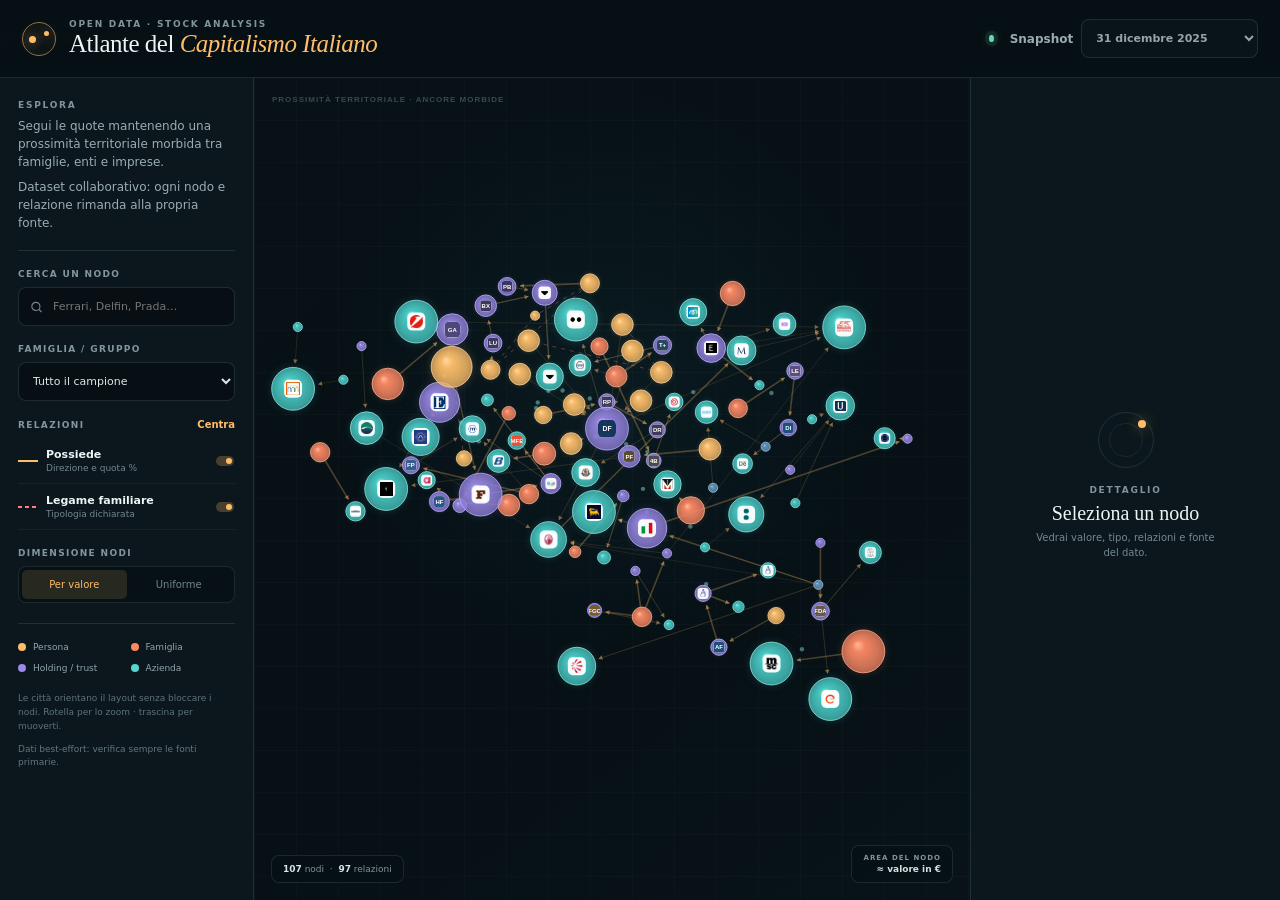
==== app/index.html @ 9b7d2030 "Prepare Atlante del Capitalismo Italiano v1.0" ====
<!doctype html>
<html lang="it">
  <head>
    <meta charset="utf-8" />
    <meta name="viewport" content="width=device-width, initial-scale=1" />
    <meta
      name="description"
      content="Atlante open-data delle partecipazioni tra persone, famiglie, enti e società italiane."
    />
    <title>Atlante del Capitalismo Italiano</title>
    <link rel="stylesheet" href="styles.css" />
  </head>
  <body>
    <div class="app-shell">
      <header class="topbar">
        <div class="brand">
          <span class="brand-mark" aria-hidden="true"></span>
          <div>
            <p class="eyebrow">OPEN DATA · STOCK ANALYSIS</p>
            <h1>Atlante del <span>Capitalismo Italiano</span></h1>
          </div>
        </div>
        <div class="snapshot" aria-label="Seleziona lo snapshot annuale">
          <span class="pulse"></span>
          <label for="snapshot-select">Snapshot</label>
          <select id="snapshot-select" disabled>
            <option>Caricamento…</option>
          </select>
        </div>
      </header>

      <aside class="controls-panel" aria-label="Controlli del grafo">
        <div class="panel-intro">
          <p class="eyebrow">ESPLORA</p>
          <p>Segui le quote mantenendo una prossimità territoriale morbida tra famiglie, enti e imprese.</p>
          <p class="release-note">Dataset collaborativo: ogni nodo e relazione rimanda alla propria fonte.</p>
        </div>

        <label class="field-label" for="search">Cerca un nodo</label>
        <div class="search-wrap">
          <svg viewBox="0 0 24 24" aria-hidden="true">
            <circle cx="11" cy="11" r="6.5"></circle>
            <path d="m16 16 4 4"></path>
          </svg>
          <input id="search" list="node-list" placeholder="Ferrari, Delfin, Prada…" autocomplete="off" />
          <datalist id="node-list"></datalist>
        </div>

        <label class="field-label" for="group-filter">Famiglia / gruppo</label>
        <select id="group-filter">
          <option value="all">Tutto il campione</option>
        </select>

        <div class="field-label split-label">
          <span>Relazioni</span>
          <button class="text-button" id="reset-view" type="button">Centra</button>
        </div>
        <button class="toggle active" id="toggle-ownership" type="button" aria-pressed="true">
          <span class="line-sample ownership"></span>
          <span><strong>Possiede</strong><small>Direzione e quota %</small></span>
          <span class="switch-dot"></span>
        </button>
        <button class="toggle active" id="toggle-family" type="button" aria-pressed="true">
          <span class="line-sample family"></span>
          <span><strong>Legame familiare</strong><small>Tipologia dichiarata</small></span>
          <span class="switch-dot"></span>
        </button>

        <div class="field-label">Dimensione nodi</div>
        <div class="segmented" role="group" aria-label="Dimensione dei nodi">
          <button class="active" id="size-value" type="button">Per valore</button>
          <button id="size-uniform" type="button">Uniforme</button>
        </div>

        <div class="legend">
          <div><span class="legend-node person"></span>Persona</div>
          <div><span class="legend-node family-node"></span>Famiglia</div>
          <div><span class="legend-node holding"></span>Holding / trust</div>
          <div><span class="legend-node company"></span>Azienda</div>
        </div>

        <p class="hint">Le città orientano il layout senza bloccare i nodi. Rotella per lo zoom · trascina per muoverti.</p>
        <p class="data-notice">Dati best-effort: verifica sempre le fonti primarie.</p>
      </aside>

      <main class="graph-stage">
        <canvas id="graph" aria-label="Grafo interattivo di proprietà e legami familiari"></canvas>
        <div class="graph-stats" id="graph-stats" aria-live="polite"></div>
        <div class="value-scale">
          <span>AREA DEL NODO</span>
          <strong>≈ valore in €</strong>
        </div>
        <div class="loading" id="loading">
          <span></span>
          <p>Sto disponendo il grafo…</p>
        </div>
      </main>

      <aside class="detail-panel" id="detail-panel" aria-live="polite">
        <div class="empty-detail">
          <span class="empty-orbit"><i></i></span>
          <p class="eyebrow">DETTAGLIO</p>
          <h2>Seleziona un nodo</h2>
          <p>Vedrai valore, tipo, relazioni e fonte del dato.</p>
        </div>
      </aside>
    </div>

    <script src="app.js" defer></script>
  </body>
</html>
---- app/styles.css ----
:root {
  color-scheme: dark;
  --bg: #071015;
  --panel: rgba(12, 24, 30, 0.92);
  --panel-strong: #0d1a21;
  --line: rgba(162, 196, 205, 0.14);
  --muted: #81949c;
  --text: #edf5f4;
  --accent: #ffbd69;
  --accent-2: #ff875e;
  --cyan: #54d6d0;
  --blue: #3b91ad;
  --violet: #9b88e8;
  --family: #ff7d86;
  --shadow: 0 24px 70px rgba(0, 0, 0, 0.35);
}

* {
  box-sizing: border-box;
}

html,
body {
  width: 100%;
  height: 100%;
  margin: 0;
  overflow: hidden;
  background: var(--bg);
  color: var(--text);
  font-family: Inter, ui-sans-serif, system-ui, -apple-system, BlinkMacSystemFont, "Segoe UI", sans-serif;
}

button,
input,
select {
  font: inherit;
}

button {
  color: inherit;
}

.app-shell {
  display: grid;
  grid-template-columns: 254px minmax(420px, 1fr) 310px;
  grid-template-rows: 78px minmax(0, 1fr);
  width: 100%;
  height: 100%;
  background:
    radial-gradient(circle at 48% 42%, rgba(37, 110, 120, 0.11), transparent 34%),
    linear-gradient(145deg, #071116, #061015 60%, #09141a);
}

.topbar {
  grid-column: 1 / -1;
  display: flex;
  align-items: center;
  justify-content: space-between;
  padding: 0 22px;
  border-bottom: 1px solid var(--line);
  background: rgba(7, 16, 21, 0.82);
  backdrop-filter: blur(18px);
  z-index: 4;
}

.brand {
  display: flex;
  align-items: center;
  gap: 13px;
}

.brand-mark {
  position: relative;
  width: 34px;
  height: 34px;
  border: 1px solid rgba(255, 189, 105, 0.55);
  border-radius: 50%;
  box-shadow: inset 0 0 15px rgba(255, 189, 105, 0.08);
}

.brand-mark::before,
.brand-mark::after {
  content: "";
  position: absolute;
  border-radius: 50%;
  background: var(--accent);
  box-shadow: 0 0 12px rgba(255, 189, 105, 0.75);
}

.brand-mark::before {
  width: 7px;
  height: 7px;
  left: 6px;
  top: 13px;
}

.brand-mark::after {
  width: 5px;
  height: 5px;
  right: 6px;
  top: 8px;
}

.brand h1 {
  margin: 1px 0 0;
  font-family: Georgia, "Times New Roman", serif;
  font-size: 25px;
  font-weight: 500;
  letter-spacing: -0.5px;
}

.brand h1 span {
  color: var(--accent);
  font-style: italic;
}

.eyebrow {
  margin: 0;
  color: var(--muted);
  font-size: 9px;
  font-weight: 800;
  letter-spacing: 1.75px;
}

.snapshot {
  display: flex;
  align-items: center;
  gap: 8px;
  color: #9aabb1;
  font-size: 12px;
}

.snapshot label {
  font-weight: 650;
}

.snapshot select {
  min-width: 156px;
  padding: 7px 30px 7px 10px;
  border: 1px solid rgba(104, 214, 176, 0.22);
  border-radius: 8px;
  color: #d8e4e5;
  background: #0b171d;
  font-size: 11px;
  font-weight: 650;
  cursor: pointer;
}

.snapshot select:focus-visible {
  outline: 2px solid rgba(104, 214, 176, 0.55);
  outline-offset: 2px;
}

.snapshot select:disabled {
  cursor: wait;
  opacity: 0.7;
}

.pulse {
  width: 7px;
  height: 7px;
  margin-right: 8px;
  border-radius: 50%;
  background: #68d6b0;
  box-shadow: 0 0 0 4px rgba(104, 214, 176, 0.1), 0 0 12px rgba(104, 214, 176, 0.4);
}

.controls-panel,
.detail-panel {
  min-height: 0;
  background: var(--panel);
  backdrop-filter: blur(20px);
  z-index: 3;
  overflow-y: auto;
}

.controls-panel {
  grid-column: 1;
  grid-row: 2;
  padding: 22px 18px;
  border-right: 1px solid var(--line);
}

.panel-intro {
  padding-bottom: 18px;
  border-bottom: 1px solid var(--line);
}

.panel-intro > p:not(.eyebrow) {
  margin: 7px 0 0;
  color: #9badb3;
  font-size: 12px;
  line-height: 1.5;
}

.panel-intro .release-note {
  margin-top: 10px;
  color: #6f858d;
  font-size: 10px;
  line-height: 1.45;
}

.field-label {
  display: block;
  margin: 18px 0 8px;
  color: #84969d;
  font-size: 9px;
  font-weight: 800;
  letter-spacing: 1.35px;
  text-transform: uppercase;
}

.split-label {
  display: flex;
  align-items: center;
  justify-content: space-between;
}

.search-wrap {
  position: relative;
}

.search-wrap svg {
  position: absolute;
  left: 11px;
  top: 50%;
  width: 15px;
  transform: translateY(-50%);
  fill: none;
  stroke: #71858d;
  stroke-width: 1.8;
}

input,
select {
  width: 100%;
  height: 39px;
  border: 1px solid rgba(148, 182, 191, 0.17);
  border-radius: 8px;
  outline: none;
  background: rgba(5, 13, 17, 0.6);
  color: #dce7e8;
  font-size: 11px;
  transition: border 140ms ease, box-shadow 140ms ease;
}

input {
  padding: 0 11px 0 34px;
}

select {
  padding: 0 10px;
}

input:focus,
select:focus {
  border-color: rgba(255, 189, 105, 0.5);
  box-shadow: 0 0 0 3px rgba(255, 189, 105, 0.07);
}

.text-button {
  padding: 0;
  border: 0;
  background: transparent;
  color: var(--accent);
  cursor: pointer;
  font-size: 10px;
}

.toggle {
  display: grid;
  grid-template-columns: 28px 1fr 19px;
  align-items: center;
  width: 100%;
  padding: 10px 0;
  border: 0;
  border-bottom: 1px solid rgba(148, 182, 191, 0.08);
  background: transparent;
  text-align: left;
  cursor: pointer;
  opacity: 0.48;
  transition: opacity 150ms ease;
}

.toggle.active {
  opacity: 1;
}

.toggle strong,
.toggle small {
  display: block;
}

.toggle strong {
  font-size: 11px;
  font-weight: 650;
}

.toggle small {
  margin-top: 2px;
  color: #74878e;
  font-size: 9px;
}

.switch-dot {
  position: relative;
  width: 18px;
  height: 10px;
  border-radius: 10px;
  background: #314149;
}

.switch-dot::after {
  content: "";
  position: absolute;
  top: 2px;
  left: 2px;
  width: 6px;
  height: 6px;
  border-radius: 50%;
  background: #71858d;
  transition: transform 150ms ease, background 150ms ease;
}

.toggle.active .switch-dot {
  background: rgba(255, 189, 105, 0.25);
}

.toggle.active .switch-dot::after {
  transform: translateX(8px);
  background: var(--accent);
}

.line-sample {
  display: block;
  width: 20px;
  height: 2px;
}

.line-sample.ownership {
  background: var(--accent);
  box-shadow: 8px 0 0 -1px var(--accent);
}

.line-sample.family {
  background: repeating-linear-gradient(90deg, var(--family) 0 4px, transparent 4px 7px);
}

.segmented {
  display: grid;
  grid-template-columns: 1fr 1fr;
  padding: 3px;
  border: 1px solid rgba(148, 182, 191, 0.14);
  border-radius: 8px;
  background: rgba(5, 13, 17, 0.5);
}

.segmented button {
  height: 29px;
  border: 0;
  border-radius: 5px;
  background: transparent;
  color: #71858d;
  cursor: pointer;
  font-size: 10px;
}

.segmented button.active {
  background: rgba(255, 189, 105, 0.13);
  color: var(--accent);
}

.legend {
  display: grid;
  grid-template-columns: 1fr 1fr;
  gap: 11px 8px;
  margin-top: 20px;
  padding-top: 18px;
  border-top: 1px solid var(--line);
  color: #93a5ab;
  font-size: 9px;
}

.legend > div {
  display: flex;
  align-items: center;
  gap: 7px;
}

.legend-node {
  width: 8px;
  height: 8px;
  border-radius: 50%;
}

.legend-node.person { background: var(--accent); }
.legend-node.family-node { background: var(--accent-2); }
.legend-node.holding { background: var(--violet); }
.legend-node.company { background: var(--cyan); }

.hint {
  margin: 19px 0 0;
  color: #5e727a;
  font-size: 9px;
  line-height: 1.55;
}

.data-notice {
  margin: 9px 0 0;
  color: #63777e;
  font-size: 9px;
  line-height: 1.45;
}

.graph-stage {
  position: relative;
  grid-column: 2;
  grid-row: 2;
  min-width: 0;
  min-height: 0;
  overflow: hidden;
  background-image:
    linear-gradient(rgba(116, 153, 163, 0.035) 1px, transparent 1px),
    linear-gradient(90deg, rgba(116, 153, 163, 0.035) 1px, transparent 1px);
  background-size: 42px 42px;
}

#graph {
  display: block;
  width: 100%;
  height: 100%;
  cursor: grab;
}

#graph.dragging {
  cursor: grabbing;
}

.graph-stats,
.value-scale {
  position: absolute;
  bottom: 17px;
  padding: 8px 11px;
  border: 1px solid var(--line);
  border-radius: 8px;
  background: rgba(6, 16, 21, 0.72);
  backdrop-filter: blur(12px);
  color: #7f949b;
  font-size: 9px;
}

.graph-stats {
  left: 17px;
}

.graph-stats strong {
  color: #d7e3e4;
  font-weight: 650;
}

.value-scale {
  right: 17px;
  display: flex;
  flex-direction: column;
  gap: 2px;
  text-align: right;
}

.value-scale span {
  font-size: 7px;
  font-weight: 800;
  letter-spacing: 1px;
}

.value-scale strong {
  color: #d5e0e1;
  font-size: 9px;
  font-weight: 600;
}

.loading {
  position: absolute;
  inset: 0;
  display: flex;
  flex-direction: column;
  align-items: center;
  justify-content: center;
  gap: 12px;
  background: rgba(6, 15, 20, 0.9);
  transition: opacity 350ms ease, visibility 350ms ease;
}

.loading.hidden {
  display: none;
  opacity: 0;
  visibility: hidden;
}

.loading span {
  width: 33px;
  height: 33px;
  border: 1px solid rgba(255, 189, 105, 0.16);
  border-top-color: var(--accent);
  border-radius: 50%;
  animation: spin 900ms linear infinite;
}

.loading p {
  color: #84979e;
  font-size: 10px;
}

@keyframes spin { to { transform: rotate(360deg); } }

.detail-panel {
  grid-column: 3;
  grid-row: 2;
  padding: 22px 21px 28px;
  border-left: 1px solid var(--line);
}

.empty-detail {
  display: flex;
  min-height: 100%;
  flex-direction: column;
  align-items: center;
  justify-content: center;
  text-align: center;
}

.empty-detail h2 {
  margin: 7px 0 5px;
  font-family: Georgia, "Times New Roman", serif;
  font-size: 20px;
  font-weight: 500;
}

.empty-detail > p:last-child {
  max-width: 190px;
  margin: 0;
  color: #748890;
  font-size: 10px;
  line-height: 1.5;
}

.empty-orbit {
  position: relative;
  width: 56px;
  height: 56px;
  margin-bottom: 17px;
  border: 1px solid rgba(124, 160, 170, 0.18);
  border-radius: 50%;
}

.empty-orbit::before {
  content: "";
  position: absolute;
  inset: 10px;
  border: 1px solid rgba(124, 160, 170, 0.12);
  border-radius: 50%;
}

.empty-orbit i {
  position: absolute;
  top: 7px;
  right: 7px;
  width: 8px;
  height: 8px;
  border-radius: 50%;
  background: var(--accent);
  box-shadow: 0 0 14px rgba(255, 189, 105, 0.5);
}

.detail-head {
  position: relative;
  padding-bottom: 18px;
  border-bottom: 1px solid var(--line);
}

.detail-logo {
  position: absolute;
  top: -2px;
  right: 0;
  display: grid;
  width: 36px;
  height: 36px;
  place-items: center;
  overflow: hidden;
  border: 1px solid rgba(255, 255, 255, 0.14);
  border-radius: 10px;
  background: #fff;
  box-shadow: 0 8px 24px rgba(0, 0, 0, 0.2);
}

.detail-logo img {
  width: 27px;
  height: 27px;
  object-fit: contain;
}

.detail-logo span {
  display: grid;
  width: 100%;
  height: 100%;
  place-items: center;
  background: var(--logo-bg);
  color: #fff;
  font-size: 10px;
  font-weight: 850;
}

.detail-kicker {
  display: flex;
  align-items: center;
  gap: 8px;
  color: #8ba0a7;
  font-size: 9px;
  font-weight: 800;
  letter-spacing: 1.2px;
  text-transform: uppercase;
}

.detail-kicker span {
  width: 8px;
  height: 8px;
  border-radius: 50%;
}

.detail-head h2 {
  margin: 10px 0 7px;
  font-family: Georgia, "Times New Roman", serif;
  font-size: 27px;
  font-weight: 500;
  line-height: 1.07;
}

.location-pill {
  display: inline-flex;
  align-items: center;
  gap: 6px;
  margin: 0 0 9px;
  color: #a9b9bd;
  font-size: 9px;
  font-weight: 650;
}

.location-pill span {
  width: 5px;
  height: 5px;
  border-radius: 50%;
  background: #62d6bd;
  box-shadow: 0 0 8px rgba(98, 214, 189, 0.5);
}

.detail-head p {
  margin: 0;
  color: #94a7ad;
  font-size: 11px;
  line-height: 1.55;
}

.value-card {
  margin: 15px 0 18px;
  padding: 13px 14px;
  border: 1px solid rgba(255, 189, 105, 0.18);
  border-radius: 10px;
  background: linear-gradient(135deg, rgba(255, 189, 105, 0.08), rgba(84, 214, 208, 0.03));
}

.value-card span,
.value-card small {
  display: block;
}

.value-card span {
  color: #87999f;
  font-size: 8px;
  font-weight: 800;
  letter-spacing: 1.1px;
  text-transform: uppercase;
}

.value-card strong {
  display: block;
  margin: 3px 0;
  color: var(--accent);
  font-family: Georgia, "Times New Roman", serif;
  font-size: 25px;
  font-weight: 500;
}

.value-card small {
  color: #74878e;
  font-size: 9px;
  line-height: 1.4;
}

.detail-section {
  margin-top: 18px;
}

.detail-section h3 {
  margin: 0 0 9px;
  color: #7f939a;
  font-size: 8px;
  font-weight: 800;
  letter-spacing: 1.25px;
  text-transform: uppercase;
}

.relation-card {
  display: grid;
  grid-template-columns: 1fr auto;
  gap: 5px 8px;
  padding: 9px 0;
  border-bottom: 1px solid rgba(148, 182, 191, 0.09);
}

.relation-card strong {
  font-size: 10px;
  font-weight: 600;
}

.relation-card .percentage {
  color: var(--accent);
  font-family: Georgia, "Times New Roman", serif;
  font-size: 15px;
}

.relation-card small {
  grid-column: 1 / -1;
  color: #6f838b;
  font-size: 8.5px;
  line-height: 1.4;
}

.relation-source {
  grid-column: 1 / -1;
  width: max-content;
  color: #7faea8;
  font-size: 8px;
  font-weight: 700;
  letter-spacing: 0.2px;
  text-decoration: none;
}

.relation-source:hover {
  color: var(--accent);
}

.source-link {
  display: block;
  padding: 10px 11px;
  border: 1px solid rgba(148, 182, 191, 0.13);
  border-radius: 8px;
  color: #b5c5c9;
  text-decoration: none;
  transition: border 140ms ease, color 140ms ease, background 140ms ease;
}

.source-link:hover {
  border-color: rgba(255, 189, 105, 0.35);
  background: rgba(255, 189, 105, 0.05);
  color: var(--accent);
}

.source-link strong,
.source-link small {
  display: block;
}

.source-link strong {
  font-size: 10px;
  font-weight: 600;
  line-height: 1.35;
}

.source-link small {
  margin-top: 3px;
  color: #697d84;
  font-size: 8px;
}

@media (max-width: 1020px) {
  .app-shell {
    grid-template-columns: 220px minmax(400px, 1fr) 275px;
  }
}

@media (max-width: 820px) {
  body { overflow: auto; }
  .app-shell {
    grid-template-columns: 210px minmax(520px, 1fr);
    grid-template-rows: 72px 680px;
    min-width: 730px;
    min-height: 752px;
  }
  .detail-panel { display: none; }
  .topbar { grid-column: 1 / 3; }
}
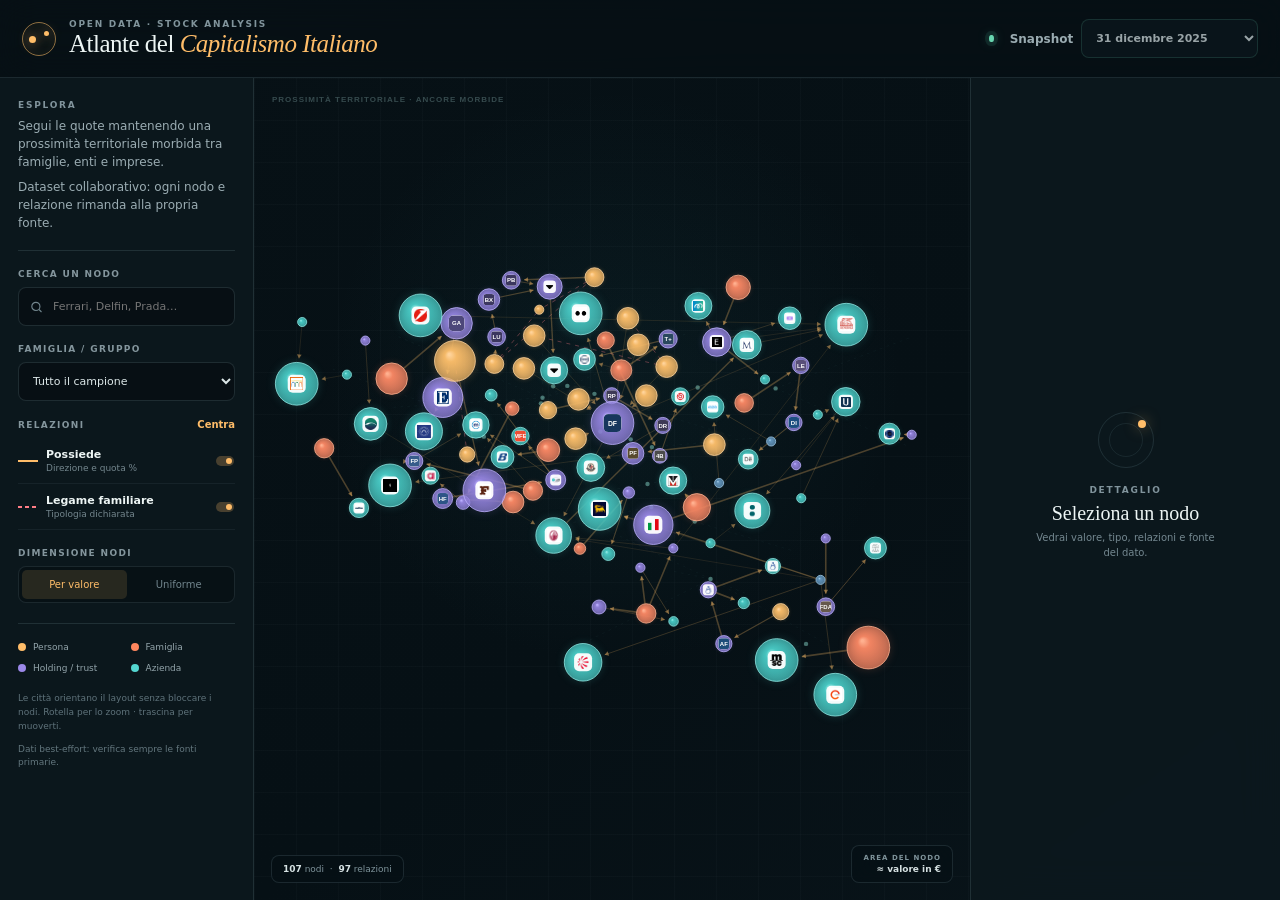
==== commit 46c6e218: "Add embeddable blog visualization" ====
--- a/app/index.html
+++ b/app/index.html
@@ -8,6 +8,11 @@
       content="Atlante open-data delle partecipazioni tra persone, famiglie, enti e società italiane."
     />
     <title>Atlante del Capitalismo Italiano</title>
+    <script>
+      if (new URLSearchParams(window.location.search).get("embed") === "1") {
+        document.documentElement.classList.add("embed-mode");
+      }
+    </script>
     <link rel="stylesheet" href="styles.css" />
   </head>
   <body>
@@ -15,17 +20,26 @@
       <header class="topbar">
         <div class="brand">
           <span class="brand-mark" aria-hidden="true"></span>
-          <div>
+          <div class="brand-copy">
             <p class="eyebrow">OPEN DATA · STOCK ANALYSIS</p>
             <h1>Atlante del <span>Capitalismo Italiano</span></h1>
           </div>
+          <p class="embed-brand">Atlante del <span>Capitalismo</span></p>
         </div>
-        <div class="snapshot" aria-label="Seleziona lo snapshot annuale">
-          <span class="pulse"></span>
-          <label for="snapshot-select">Snapshot</label>
-          <select id="snapshot-select" disabled>
-            <option>Caricamento…</option>
-          </select>
+        <div class="topbar-actions">
+          <button class="embed-action" id="embed-controls-button" type="button" aria-expanded="false">
+            Filtri
+          </button>
+          <div class="snapshot" aria-label="Seleziona lo snapshot annuale">
+            <span class="pulse"></span>
+            <label for="snapshot-select">Snapshot</label>
+            <select id="snapshot-select" disabled>
+              <option>Caricamento…</option>
+            </select>
+          </div>
+          <a class="embed-action embed-open" id="embed-open-link" href="./" target="_blank" rel="noreferrer">
+            Apri <span>atlante</span> ↗
+          </a>
         </div>
       </header>
 
--- a/app/styles.css
+++ b/app/styles.css
@@ -41,6 +41,7 @@
 }
 
 .app-shell {
+  position: relative;
   display: grid;
   grid-template-columns: 254px minmax(420px, 1fr) 310px;
   grid-template-rows: 78px minmax(0, 1fr);
@@ -112,6 +113,17 @@
 .brand h1 span {
   color: var(--accent);
   font-style: italic;
+}
+
+.embed-brand,
+.embed-action {
+  display: none;
+}
+
+.topbar-actions {
+  display: flex;
+  align-items: center;
+  gap: 10px;
 }
 
 .eyebrow {
@@ -517,6 +529,10 @@
   grid-row: 2;
   padding: 22px 21px 28px;
   border-left: 1px solid var(--line);
+}
+
+.detail-close {
+  display: none;
 }
 
 .empty-detail {
@@ -798,3 +814,229 @@
   .detail-panel { display: none; }
   .topbar { grid-column: 1 / 3; }
 }
+
+/* Modalità compatta per iframe: attivata con ?embed=1. */
+html.embed-mode,
+html.embed-mode body {
+  min-width: 0;
+  min-height: 0;
+  overflow: hidden;
+}
+
+html.embed-mode .app-shell {
+  grid-template-columns: minmax(0, 1fr);
+  grid-template-rows: 56px minmax(0, 1fr);
+  min-width: 0;
+  min-height: 0;
+}
+
+html.embed-mode .topbar {
+  grid-column: 1;
+  grid-row: 1;
+  min-width: 0;
+  padding: 0 12px;
+}
+
+html.embed-mode .brand {
+  min-width: 0;
+  gap: 9px;
+}
+
+html.embed-mode .brand-mark {
+  width: 26px;
+  height: 26px;
+  flex: 0 0 auto;
+}
+
+html.embed-mode .brand-mark::before {
+  left: 5px;
+  top: 10px;
+}
+
+html.embed-mode .brand-mark::after {
+  right: 4px;
+  top: 6px;
+}
+
+html.embed-mode .brand-copy {
+  display: none;
+}
+
+html.embed-mode .embed-brand {
+  display: block;
+  min-width: 0;
+  margin: 0;
+  overflow: hidden;
+  color: var(--text);
+  font-family: Georgia, "Times New Roman", serif;
+  font-size: 17px;
+  line-height: 1;
+  text-overflow: ellipsis;
+  white-space: nowrap;
+}
+
+html.embed-mode .embed-brand span {
+  color: var(--accent);
+  font-style: italic;
+}
+
+html.embed-mode .topbar-actions {
+  flex: 0 0 auto;
+  gap: 7px;
+}
+
+html.embed-mode .embed-action {
+  display: inline-flex;
+  height: 32px;
+  align-items: center;
+  justify-content: center;
+  padding: 0 10px;
+  border: 1px solid rgba(148, 182, 191, 0.17);
+  border-radius: 7px;
+  background: rgba(5, 13, 17, 0.58);
+  color: #c6d4d6;
+  font-size: 10px;
+  font-weight: 700;
+  text-decoration: none;
+  cursor: pointer;
+}
+
+html.embed-mode .embed-action:hover,
+html.embed-mode.controls-open #embed-controls-button {
+  border-color: rgba(255, 189, 105, 0.42);
+  color: var(--accent);
+}
+
+html.embed-mode .snapshot {
+  gap: 5px;
+}
+
+html.embed-mode .snapshot .pulse,
+html.embed-mode .snapshot label {
+  display: none;
+}
+
+html.embed-mode .snapshot select {
+  min-width: 148px;
+  height: 32px;
+  padding-top: 0;
+  padding-bottom: 0;
+}
+
+html.embed-mode .graph-stage {
+  grid-column: 1;
+  grid-row: 2;
+}
+
+html.embed-mode .controls-panel {
+  position: absolute;
+  top: 56px;
+  bottom: 0;
+  left: 0;
+  display: block;
+  width: min(270px, calc(100% - 28px));
+  padding-top: 18px;
+  border-right-color: rgba(255, 189, 105, 0.18);
+  box-shadow: 22px 0 60px rgba(0, 0, 0, 0.42);
+  transform: translateX(calc(-100% - 24px));
+  transition: transform 180ms ease;
+  z-index: 8;
+}
+
+html.embed-mode.controls-open .controls-panel {
+  transform: translateX(0);
+}
+
+html.embed-mode .detail-panel {
+  position: absolute;
+  top: 68px;
+  right: 12px;
+  bottom: 12px;
+  display: block;
+  width: min(310px, calc(100% - 24px));
+  max-height: calc(100% - 80px);
+  padding-top: 46px;
+  border: 1px solid rgba(148, 182, 191, 0.18);
+  border-radius: 12px;
+  box-shadow: var(--shadow);
+  opacity: 0;
+  pointer-events: none;
+  transform: translateX(calc(100% + 28px));
+  transition: opacity 170ms ease, transform 190ms ease;
+  z-index: 7;
+}
+
+html.embed-mode.has-selection .detail-panel {
+  opacity: 1;
+  pointer-events: auto;
+  transform: translateX(0);
+}
+
+html.embed-mode .detail-close {
+  position: absolute;
+  top: 11px;
+  right: 12px;
+  display: grid;
+  width: 28px;
+  height: 28px;
+  place-items: center;
+  border: 1px solid rgba(148, 182, 191, 0.16);
+  border-radius: 50%;
+  background: rgba(5, 13, 17, 0.62);
+  color: #aebdc0;
+  cursor: pointer;
+}
+
+html.embed-mode .detail-close:hover {
+  border-color: rgba(255, 189, 105, 0.4);
+  color: var(--accent);
+}
+
+@media (max-width: 680px) {
+  html.embed-mode .embed-brand {
+    font-size: 15px;
+  }
+
+  html.embed-mode .snapshot select {
+    min-width: 126px;
+    width: 126px;
+  }
+
+  html.embed-mode .embed-open span {
+    display: none;
+  }
+
+  html.embed-mode .detail-panel {
+    top: auto;
+    left: 10px;
+    right: 10px;
+    bottom: 10px;
+    width: auto;
+    max-height: 58%;
+    transform: translateY(calc(100% + 24px));
+  }
+
+  html.embed-mode.has-selection .detail-panel {
+    transform: translateY(0);
+  }
+}
+
+@media (max-width: 500px) {
+  html.embed-mode .embed-brand span {
+    display: none;
+  }
+
+  html.embed-mode .snapshot {
+    display: none;
+  }
+
+  html.embed-mode .graph-stats {
+    bottom: 11px;
+    left: 11px;
+  }
+
+  html.embed-mode .value-scale {
+    right: 11px;
+    bottom: 11px;
+  }
+}
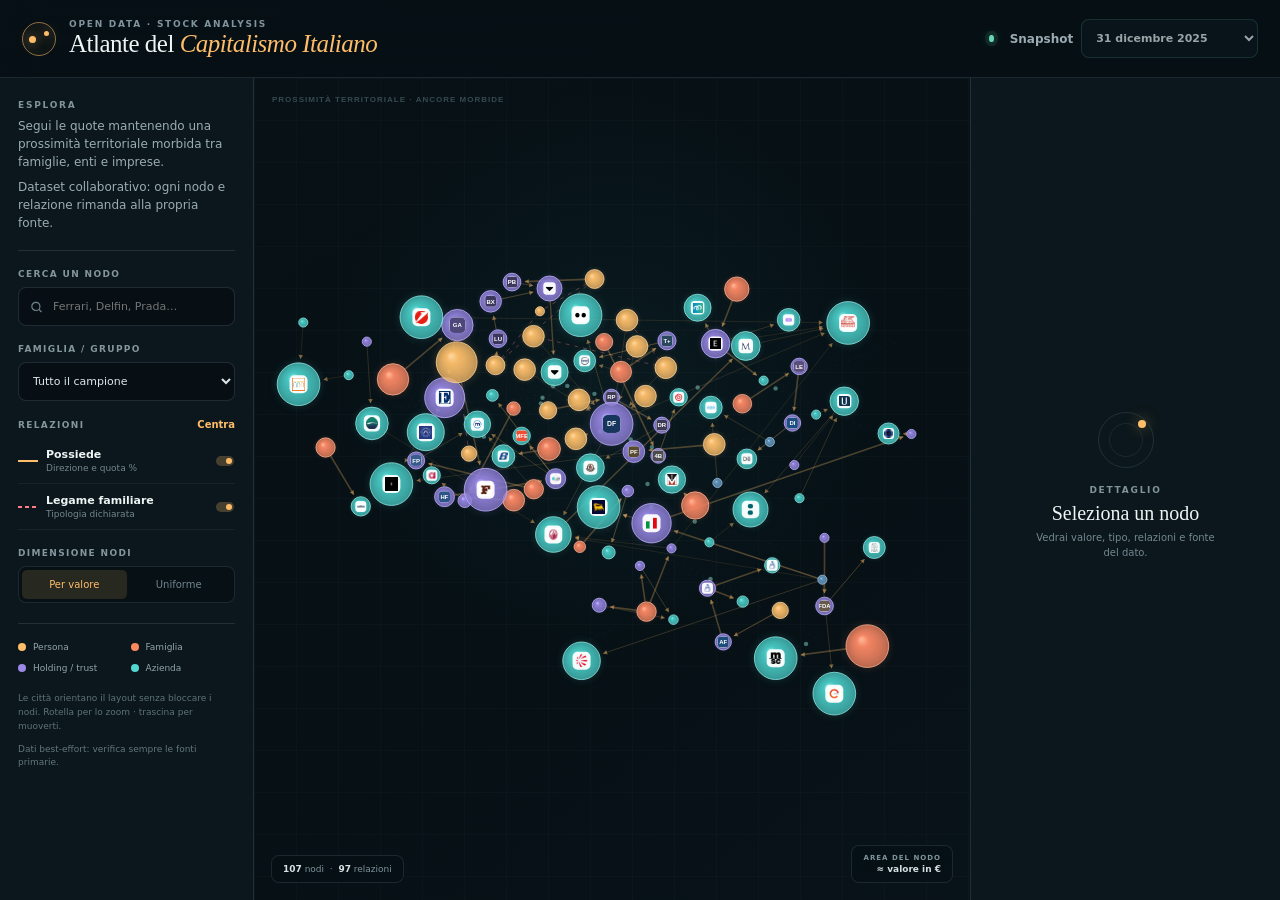
==== commit 2db694d8: "Remove broken open-atlas link from embed" ====
--- a/app/index.html
+++ b/app/index.html
@@ -37,9 +37,6 @@
               <option>Caricamento…</option>
             </select>
           </div>
-          <a class="embed-action embed-open" id="embed-open-link" href="./" target="_blank" rel="noreferrer">
-            Apri <span>atlante</span> ↗
-          </a>
         </div>
       </header>
 
--- a/app/styles.css
+++ b/app/styles.css
@@ -1002,10 +1002,6 @@
     width: 126px;
   }
 
-  html.embed-mode .embed-open span {
-    display: none;
-  }
-
   html.embed-mode .detail-panel {
     top: auto;
     left: 10px;
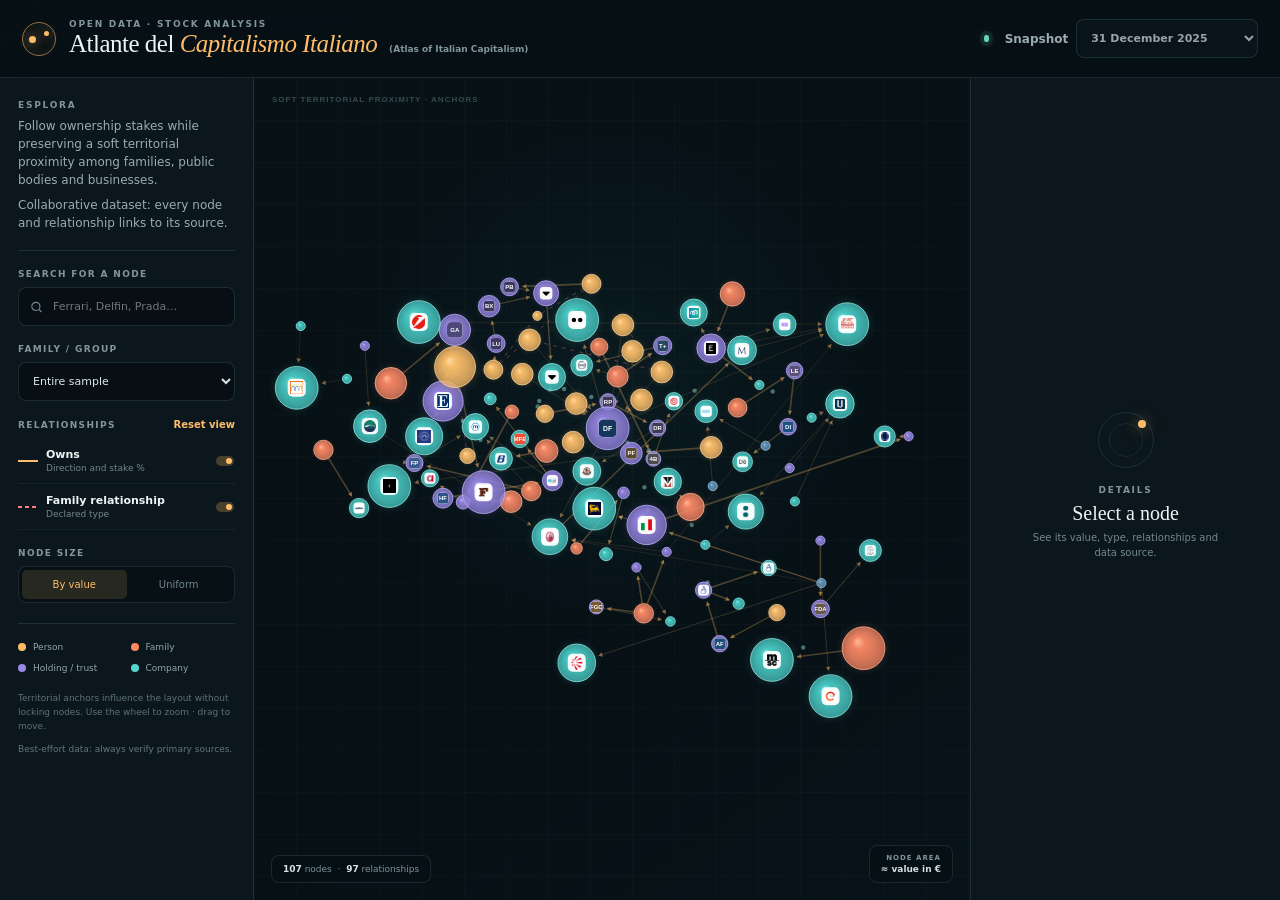
==== commit 30b24202: "Translate Atlas repository and dataset to English" ====
--- a/app/index.html
+++ b/app/index.html
@@ -1,13 +1,13 @@
 <!doctype html>
-<html lang="it">
+<html lang="en">
   <head>
     <meta charset="utf-8" />
     <meta name="viewport" content="width=device-width, initial-scale=1" />
     <meta
       name="description"
-      content="Atlante open-data delle partecipazioni tra persone, famiglie, enti e società italiane."
+      content="Open-data atlas of ownership relationships among Italian people, families, public bodies, holdings and companies."
     />
-    <title>Atlante del Capitalismo Italiano</title>
+    <title>Atlante del Capitalismo Italiano (Atlas of Italian Capitalism)</title>
     <script>
       if (new URLSearchParams(window.location.search).get("embed") === "1") {
         document.documentElement.classList.add("embed-mode");
@@ -22,32 +22,32 @@
           <span class="brand-mark" aria-hidden="true"></span>
           <div class="brand-copy">
             <p class="eyebrow">OPEN DATA · STOCK ANALYSIS</p>
-            <h1>Atlante del <span>Capitalismo Italiano</span></h1>
+            <h1>Atlante del <span>Capitalismo Italiano</span> <small>(Atlas of Italian Capitalism)</small></h1>
           </div>
-          <p class="embed-brand">Atlante del <span>Capitalismo</span></p>
+          <p class="embed-brand">Atlante del <span>Capitalismo Italiano</span><small>(Atlas of Italian Capitalism)</small></p>
         </div>
         <div class="topbar-actions">
           <button class="embed-action" id="embed-controls-button" type="button" aria-expanded="false">
-            Filtri
+            Filters
           </button>
-          <div class="snapshot" aria-label="Seleziona lo snapshot annuale">
+          <div class="snapshot" aria-label="Select annual snapshot">
             <span class="pulse"></span>
             <label for="snapshot-select">Snapshot</label>
             <select id="snapshot-select" disabled>
-              <option>Caricamento…</option>
+              <option>Loading…</option>
             </select>
           </div>
         </div>
       </header>
 
-      <aside class="controls-panel" aria-label="Controlli del grafo">
+      <aside class="controls-panel" aria-label="Graph controls">
         <div class="panel-intro">
           <p class="eyebrow">ESPLORA</p>
-          <p>Segui le quote mantenendo una prossimità territoriale morbida tra famiglie, enti e imprese.</p>
-          <p class="release-note">Dataset collaborativo: ogni nodo e relazione rimanda alla propria fonte.</p>
+          <p>Follow ownership stakes while preserving a soft territorial proximity among families, public bodies and businesses.</p>
+          <p class="release-note">Collaborative dataset: every node and relationship links to its source.</p>
         </div>
 
-        <label class="field-label" for="search">Cerca un nodo</label>
+        <label class="field-label" for="search">Search for a node</label>
         <div class="search-wrap">
           <svg viewBox="0 0 24 24" aria-hidden="true">
             <circle cx="11" cy="11" r="6.5"></circle>
@@ -57,62 +57,62 @@
           <datalist id="node-list"></datalist>
         </div>
 
-        <label class="field-label" for="group-filter">Famiglia / gruppo</label>
+        <label class="field-label" for="group-filter">Family / group</label>
         <select id="group-filter">
-          <option value="all">Tutto il campione</option>
+          <option value="all">Entire sample</option>
         </select>
 
         <div class="field-label split-label">
-          <span>Relazioni</span>
-          <button class="text-button" id="reset-view" type="button">Centra</button>
+          <span>Relationships</span>
+          <button class="text-button" id="reset-view" type="button">Reset view</button>
         </div>
         <button class="toggle active" id="toggle-ownership" type="button" aria-pressed="true">
           <span class="line-sample ownership"></span>
-          <span><strong>Possiede</strong><small>Direzione e quota %</small></span>
+          <span><strong>Owns</strong><small>Direction and stake %</small></span>
           <span class="switch-dot"></span>
         </button>
         <button class="toggle active" id="toggle-family" type="button" aria-pressed="true">
           <span class="line-sample family"></span>
-          <span><strong>Legame familiare</strong><small>Tipologia dichiarata</small></span>
+          <span><strong>Family relationship</strong><small>Declared type</small></span>
           <span class="switch-dot"></span>
         </button>
 
-        <div class="field-label">Dimensione nodi</div>
-        <div class="segmented" role="group" aria-label="Dimensione dei nodi">
-          <button class="active" id="size-value" type="button">Per valore</button>
-          <button id="size-uniform" type="button">Uniforme</button>
+        <div class="field-label">Node size</div>
+        <div class="segmented" role="group" aria-label="Node size">
+          <button class="active" id="size-value" type="button">By value</button>
+          <button id="size-uniform" type="button">Uniform</button>
         </div>
 
         <div class="legend">
-          <div><span class="legend-node person"></span>Persona</div>
-          <div><span class="legend-node family-node"></span>Famiglia</div>
+          <div><span class="legend-node person"></span>Person</div>
+          <div><span class="legend-node family-node"></span>Family</div>
           <div><span class="legend-node holding"></span>Holding / trust</div>
-          <div><span class="legend-node company"></span>Azienda</div>
+          <div><span class="legend-node company"></span>Company</div>
         </div>
 
-        <p class="hint">Le città orientano il layout senza bloccare i nodi. Rotella per lo zoom · trascina per muoverti.</p>
-        <p class="data-notice">Dati best-effort: verifica sempre le fonti primarie.</p>
+        <p class="hint">Territorial anchors influence the layout without locking nodes. Use the wheel to zoom · drag to move.</p>
+        <p class="data-notice">Best-effort data: always verify primary sources.</p>
       </aside>
 
       <main class="graph-stage">
-        <canvas id="graph" aria-label="Grafo interattivo di proprietà e legami familiari"></canvas>
+        <canvas id="graph" aria-label="Interactive graph of ownership and family relationships"></canvas>
         <div class="graph-stats" id="graph-stats" aria-live="polite"></div>
         <div class="value-scale">
-          <span>AREA DEL NODO</span>
-          <strong>≈ valore in €</strong>
+          <span>NODE AREA</span>
+          <strong>≈ value in €</strong>
         </div>
         <div class="loading" id="loading">
           <span></span>
-          <p>Sto disponendo il grafo…</p>
+          <p>Laying out the graph…</p>
         </div>
       </main>
 
       <aside class="detail-panel" id="detail-panel" aria-live="polite">
         <div class="empty-detail">
           <span class="empty-orbit"><i></i></span>
-          <p class="eyebrow">DETTAGLIO</p>
-          <h2>Seleziona un nodo</h2>
-          <p>Vedrai valore, tipo, relazioni e fonte del dato.</p>
+          <p class="eyebrow">DETAILS</p>
+          <h2>Select a node</h2>
+          <p>See its value, type, relationships and data source.</p>
         </div>
       </aside>
     </div>
--- a/app/styles.css
+++ b/app/styles.css
@@ -115,6 +115,17 @@
   font-style: italic;
 }
 
+.brand h1 small {
+  margin-left: 6px;
+  color: var(--muted);
+  font-family: Inter, ui-sans-serif, system-ui, sans-serif;
+  font-size: 9px;
+  font-style: normal;
+  font-weight: 650;
+  letter-spacing: 0;
+  white-space: nowrap;
+}
+
 .embed-brand,
 .embed-action {
   display: none;
@@ -815,7 +826,7 @@
   .topbar { grid-column: 1 / 3; }
 }
 
-/* Modalità compatta per iframe: attivata con ?embed=1. */
+/* Compact iframe mode, enabled with ?embed=1. */
 html.embed-mode,
 html.embed-mode body {
   min-width: 0;
@@ -878,6 +889,17 @@
 html.embed-mode .embed-brand span {
   color: var(--accent);
   font-style: italic;
+}
+
+html.embed-mode .embed-brand small {
+  display: block;
+  margin-top: 4px;
+  color: var(--muted);
+  font-family: Inter, ui-sans-serif, system-ui, sans-serif;
+  font-size: 7px;
+  font-style: normal;
+  font-weight: 650;
+  letter-spacing: 0.15px;
 }
 
 html.embed-mode .topbar-actions {
@@ -1018,8 +1040,8 @@
 }
 
 @media (max-width: 500px) {
-  html.embed-mode .embed-brand span {
-    display: none;
+  html.embed-mode .embed-brand {
+    font-size: 12px;
   }
 
   html.embed-mode .snapshot {
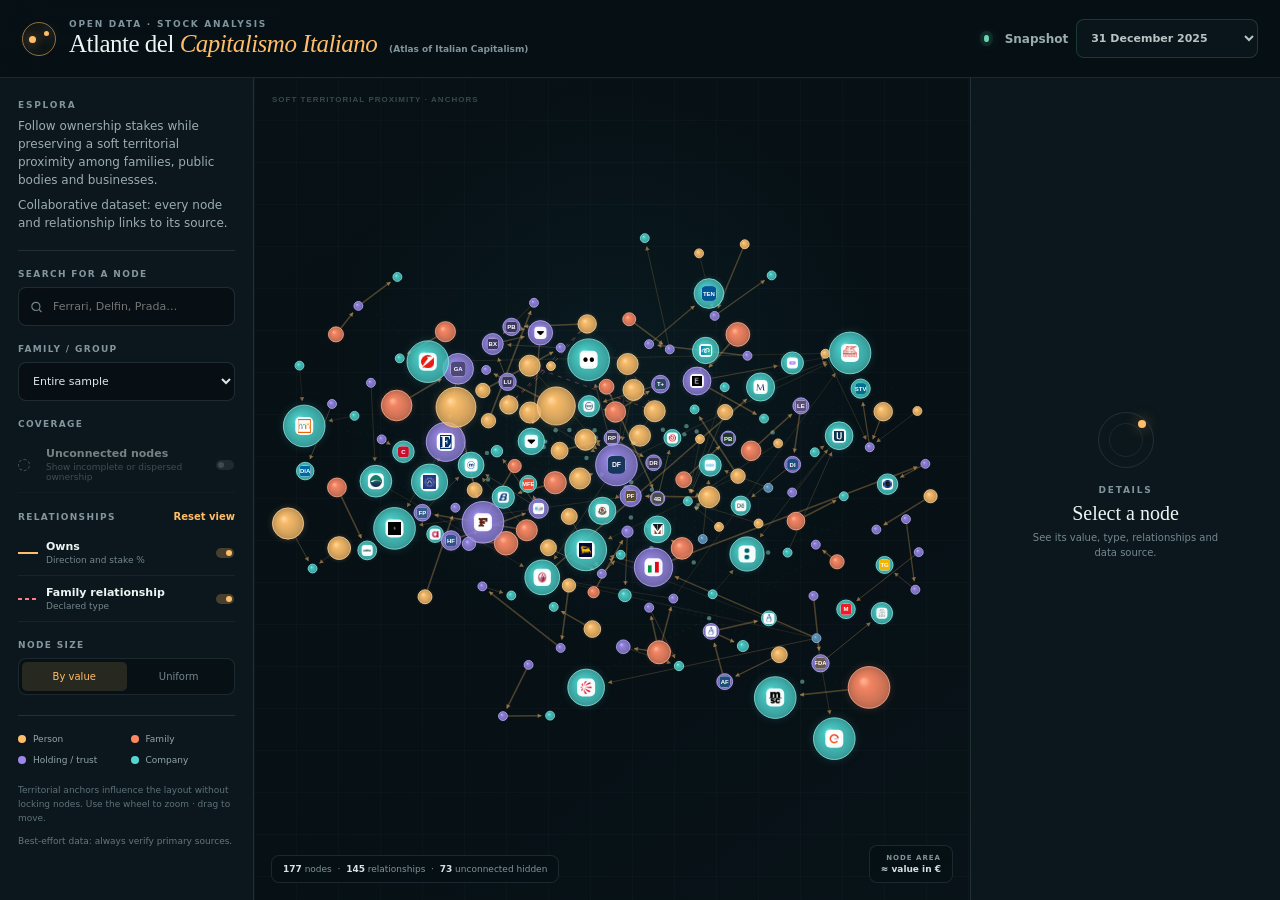
==== commit 69003699: "Hide unconnected nodes by default" ====
--- a/app/index.html
+++ b/app/index.html
@@ -62,6 +62,13 @@
           <option value="all">Entire sample</option>
         </select>
 
+        <div class="field-label">Coverage</div>
+        <button class="toggle" id="toggle-unconnected" type="button" aria-pressed="false">
+          <span class="line-sample unconnected"></span>
+          <span><strong>Unconnected nodes</strong><small>Show incomplete or dispersed ownership</small></span>
+          <span class="switch-dot"></span>
+        </button>
+
         <div class="field-label split-label">
           <span>Relationships</span>
           <button class="text-button" id="reset-view" type="button">Reset view</button>
--- a/app/styles.css
+++ b/app/styles.css
@@ -175,8 +175,8 @@
 }
 
 .snapshot select:disabled {
-  cursor: wait;
-  opacity: 0.7;
+  cursor: default !important;
+  opacity: 0.85;
 }
 
 .pulse {
@@ -367,6 +367,14 @@
 
 .line-sample.family {
   background: repeating-linear-gradient(90deg, var(--family) 0 4px, transparent 4px 7px);
+}
+
+.line-sample.unconnected {
+  width: 12px;
+  height: 12px;
+  border: 1.5px dashed #7f939a;
+  border-radius: 50%;
+  background: transparent;
 }
 
 .segmented {
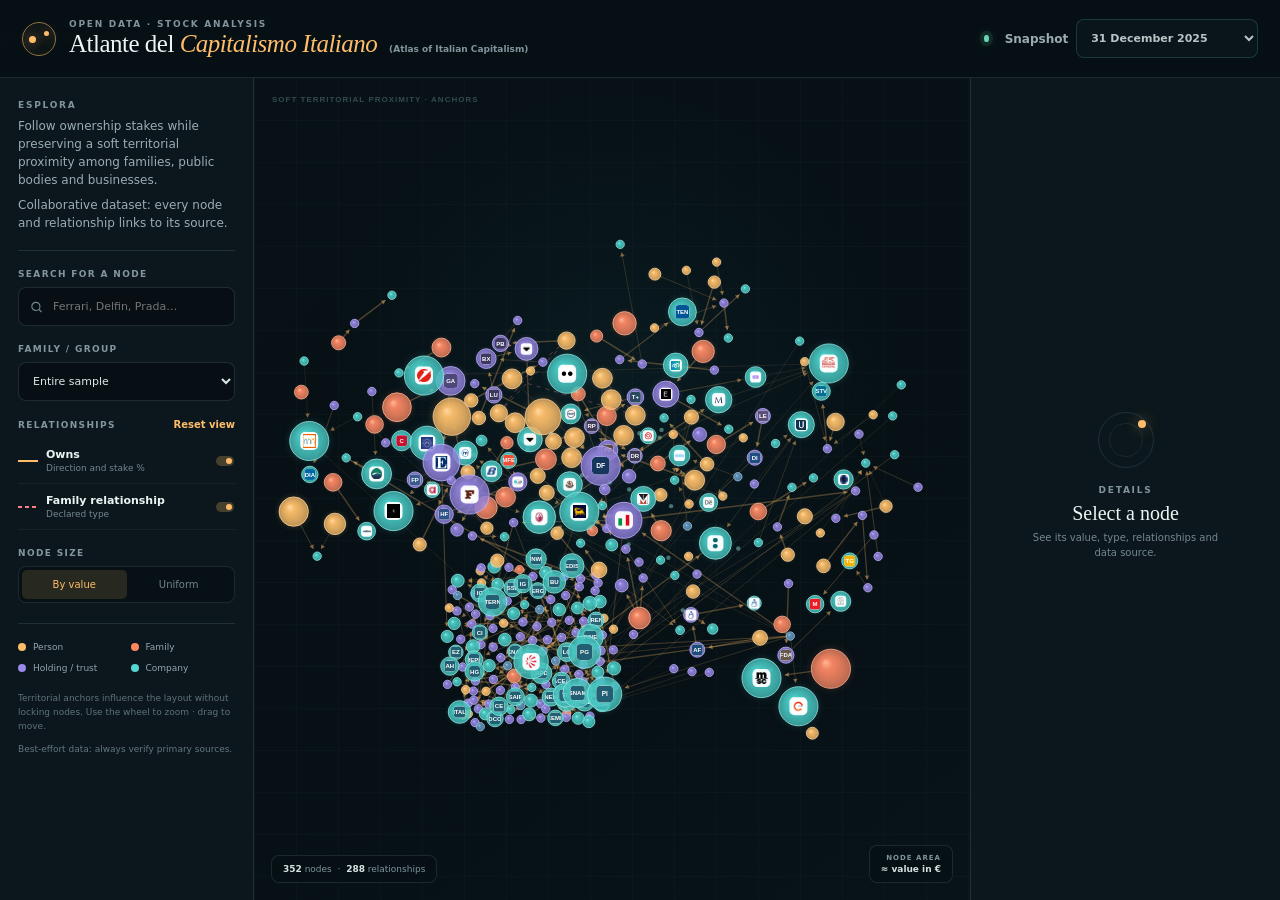
==== commit 213820d6: "Expand 2025 ownership chains and show all nodes" ====
--- a/app/index.html
+++ b/app/index.html
@@ -62,13 +62,6 @@
           <option value="all">Entire sample</option>
         </select>
 
-        <div class="field-label">Coverage</div>
-        <button class="toggle" id="toggle-unconnected" type="button" aria-pressed="false">
-          <span class="line-sample unconnected"></span>
-          <span><strong>Unconnected nodes</strong><small>Show incomplete or dispersed ownership</small></span>
-          <span class="switch-dot"></span>
-        </button>
-
         <div class="field-label split-label">
           <span>Relationships</span>
           <button class="text-button" id="reset-view" type="button">Reset view</button>
--- a/app/styles.css
+++ b/app/styles.css
@@ -369,14 +369,6 @@
   background: repeating-linear-gradient(90deg, var(--family) 0 4px, transparent 4px 7px);
 }
 
-.line-sample.unconnected {
-  width: 12px;
-  height: 12px;
-  border: 1.5px dashed #7f939a;
-  border-radius: 50%;
-  background: transparent;
-}
-
 .segmented {
   display: grid;
   grid-template-columns: 1fr 1fr;
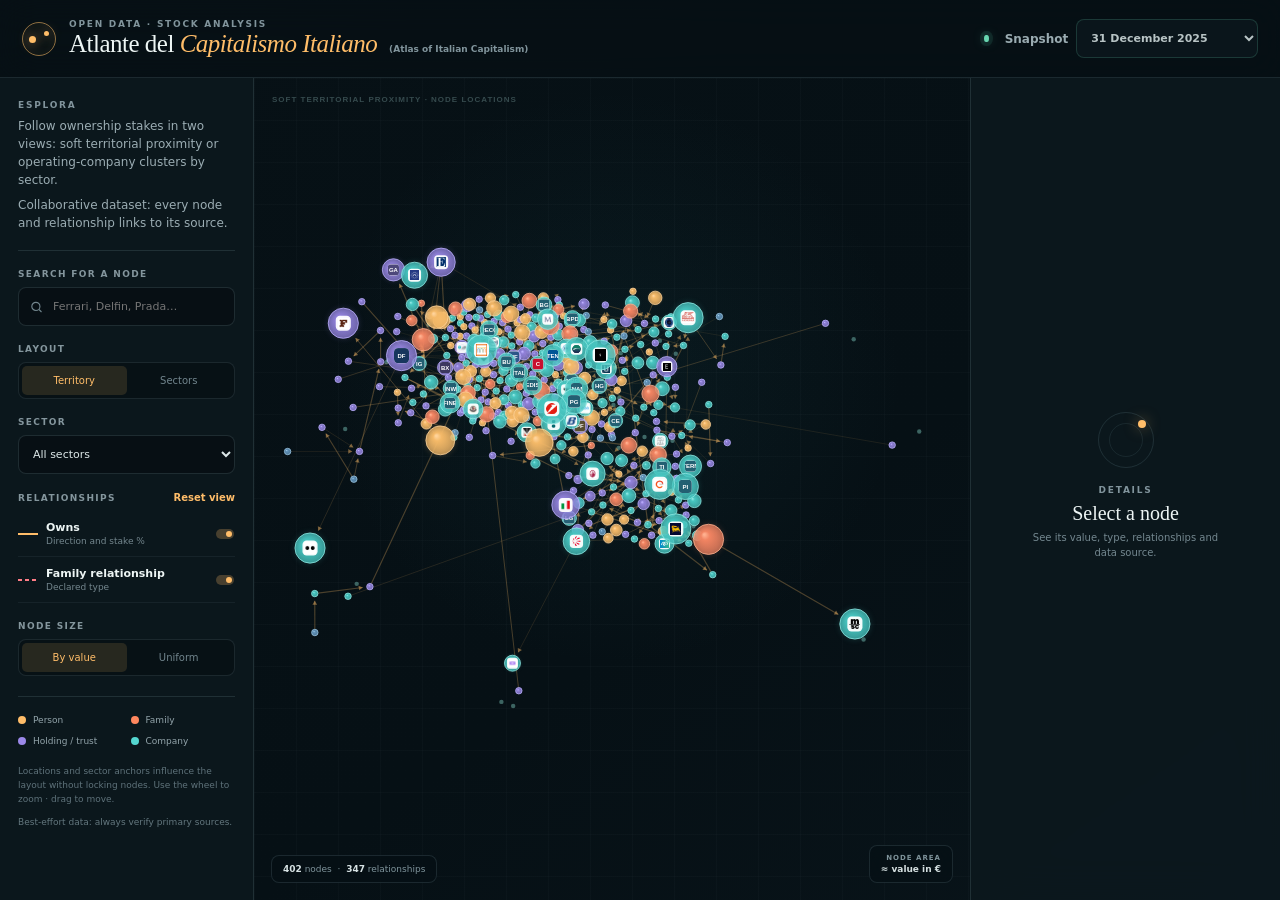
==== commit d94aa595: "Add sector view and media-sports ownership chains" ====
--- a/app/index.html
+++ b/app/index.html
@@ -43,7 +43,7 @@
       <aside class="controls-panel" aria-label="Graph controls">
         <div class="panel-intro">
           <p class="eyebrow">ESPLORA</p>
-          <p>Follow ownership stakes while preserving a soft territorial proximity among families, public bodies and businesses.</p>
+          <p>Follow ownership stakes in two views: soft territorial proximity or operating-company clusters by sector.</p>
           <p class="release-note">Collaborative dataset: every node and relationship links to its source.</p>
         </div>
 
@@ -57,9 +57,15 @@
           <datalist id="node-list"></datalist>
         </div>
 
-        <label class="field-label" for="group-filter">Family / group</label>
-        <select id="group-filter">
-          <option value="all">Entire sample</option>
+        <div class="field-label">Layout</div>
+        <div class="segmented" role="group" aria-label="Graph layout">
+          <button class="active" id="layout-territory" type="button" aria-pressed="true">Territory</button>
+          <button id="layout-sectors" type="button" aria-pressed="false">Sectors</button>
+        </div>
+
+        <label class="field-label" for="sector-filter">Sector</label>
+        <select id="sector-filter">
+          <option value="all">All sectors</option>
         </select>
 
         <div class="field-label split-label">
@@ -90,7 +96,7 @@
           <div><span class="legend-node company"></span>Company</div>
         </div>
 
-        <p class="hint">Territorial anchors influence the layout without locking nodes. Use the wheel to zoom · drag to move.</p>
+        <p class="hint">Locations and sector anchors influence the layout without locking nodes. Use the wheel to zoom · drag to move.</p>
         <p class="data-notice">Best-effort data: always verify primary sources.</p>
       </aside>
 
--- a/app/styles.css
+++ b/app/styles.css
@@ -679,6 +679,24 @@
   box-shadow: 0 0 8px rgba(98, 214, 189, 0.5);
 }
 
+.sector-pills {
+  display: flex;
+  flex-wrap: wrap;
+  gap: 5px;
+  margin: 0 0 10px;
+}
+
+.sector-pills span {
+  padding: 4px 7px;
+  border: 1px solid rgba(141, 231, 226, 0.18);
+  border-radius: 999px;
+  background: rgba(71, 197, 192, 0.07);
+  color: #9fc5c6;
+  font-size: 8px;
+  font-weight: 700;
+  letter-spacing: 0.25px;
+}
+
 .detail-head p {
   margin: 0;
   color: #94a7ad;
